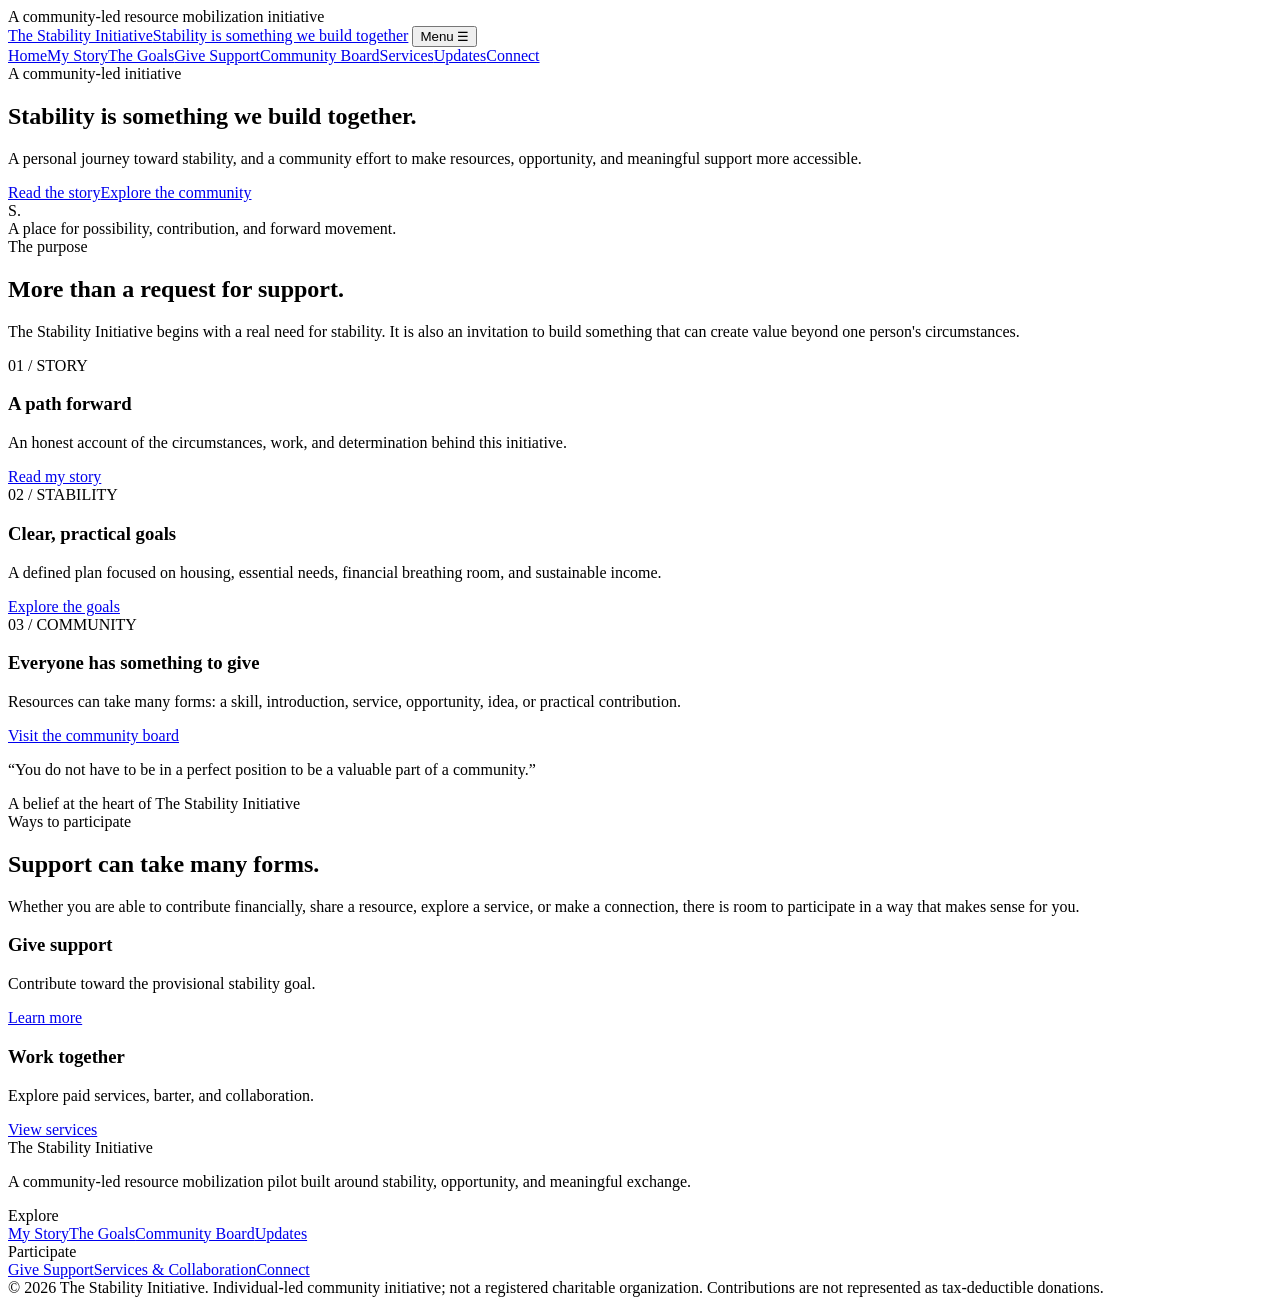
==== index.html @ 388d0d89 "Add files via upload" ====
<!doctype html><html lang="en"><head><meta charset="utf-8"><meta name="viewport" content="width=device-width, initial-scale=1"><meta name="description" content="A community-led resource mobilization initiative focused on stability, opportunity, and meaningful exchange."><meta name="theme-color" content="#f5f0e6"><title>Home | The Stability Initiative</title><link rel="stylesheet" href="assets/style.css"></head><body><div class="announcement">A community-led resource mobilization initiative</div>
<header class="site-header"><div class="nav-wrap"><a class="brand" href="index.html"><span class="brand-name">The Stability Initiative</span><span class="brand-sub">Stability is something we build together</span></a>
<button class="menu-toggle" aria-label="Open navigation" onclick="document.querySelector('.nav').classList.toggle('open')">Menu ☰</button><nav class="nav"><a href="index.html" class="active">Home</a><a href="story.html" class="">My Story</a><a href="goals.html" class="">The Goals</a><a href="support.html" class="">Give Support</a><a href="community.html" class="">Community Board</a><a href="services.html" class="">Services</a><a href="updates.html" class="">Updates</a><a href="connect.html" class="">Connect</a></nav></div></header><main><div class="container"><section class="hero"><div><div class="eyebrow">A community-led initiative</div><h1>Stability is something we build together.</h1><p class="lead">A personal journey toward stability, and a community effort to make resources, opportunity, and meaningful support more accessible.</p><div class="actions"><a class="btn primary" href="story.html">Read the story</a><a class="btn" href="community.html">Explore the community</a></div></div><div class="hero-art"><div class="art-mark">S.</div><div class="art-caption">A place for possibility, contribution, and forward movement.</div></div></section></div>
<section class="section paper"><div class="container"><div class="section-head"><div><div class="eyebrow">The purpose</div><h2>More than a request for support.</h2></div><p class="section-intro">The Stability Initiative begins with a real need for stability. It is also an invitation to build something that can create value beyond one person's circumstances.</p></div><div class="cards">
<article class="card"><div class="number">01 / STORY</div><h3>A path forward</h3><p>An honest account of the circumstances, work, and determination behind this initiative.</p><a href="story.html">Read my story</a></article>
<article class="card"><div class="number">02 / STABILITY</div><h3>Clear, practical goals</h3><p>A defined plan focused on housing, essential needs, financial breathing room, and sustainable income.</p><a href="goals.html">Explore the goals</a></article>
<article class="card"><div class="number">03 / COMMUNITY</div><h3>Everyone has something to give</h3><p>Resources can take many forms: a skill, introduction, service, opportunity, idea, or practical contribution.</p><a href="community.html">Visit the community board</a></article></div></div></section>
<section class="section dark"><div class="container"><p class="quote">“You do not have to be in a perfect position to be a valuable part of a community.”</p><div class="quote-credit">A belief at the heart of The Stability Initiative</div></div></section>
<section class="section"><div class="container split"><div><div class="eyebrow">Ways to participate</div><h2>Support can take many forms.</h2><p class="section-intro">Whether you are able to contribute financially, share a resource, explore a service, or make a connection, there is room to participate in a way that makes sense for you.</p></div><div class="cards" style="grid-template-columns:1fr 1fr"><article class="card"><h3>Give support</h3><p>Contribute toward the provisional stability goal.</p><a href="support.html">Learn more</a></article><article class="card"><h3>Work together</h3><p>Explore paid services, barter, and collaboration.</p><a href="services.html">View services</a></article></div></div></section></main><footer class="footer"><div class="container"><div class="footer-grid">
<div><div class="footer-title">The Stability Initiative</div><p>A community-led resource mobilization pilot built around stability, opportunity, and meaningful exchange.</p></div>
<div><div class="footer-title">Explore</div><div class="footer-links"><a href="story.html">My Story</a><a href="goals.html">The Goals</a><a href="community.html">Community Board</a><a href="updates.html">Updates</a></div></div>
<div><div class="footer-title">Participate</div><div class="footer-links"><a href="support.html">Give Support</a><a href="services.html">Services & Collaboration</a><a href="connect.html">Connect</a></div></div></div>
<div class="copyright">© 2026 The Stability Initiative. Individual-led community initiative; not a registered charitable organization. Contributions are not represented as tax-deductible donations.</div></div></footer></body></html>
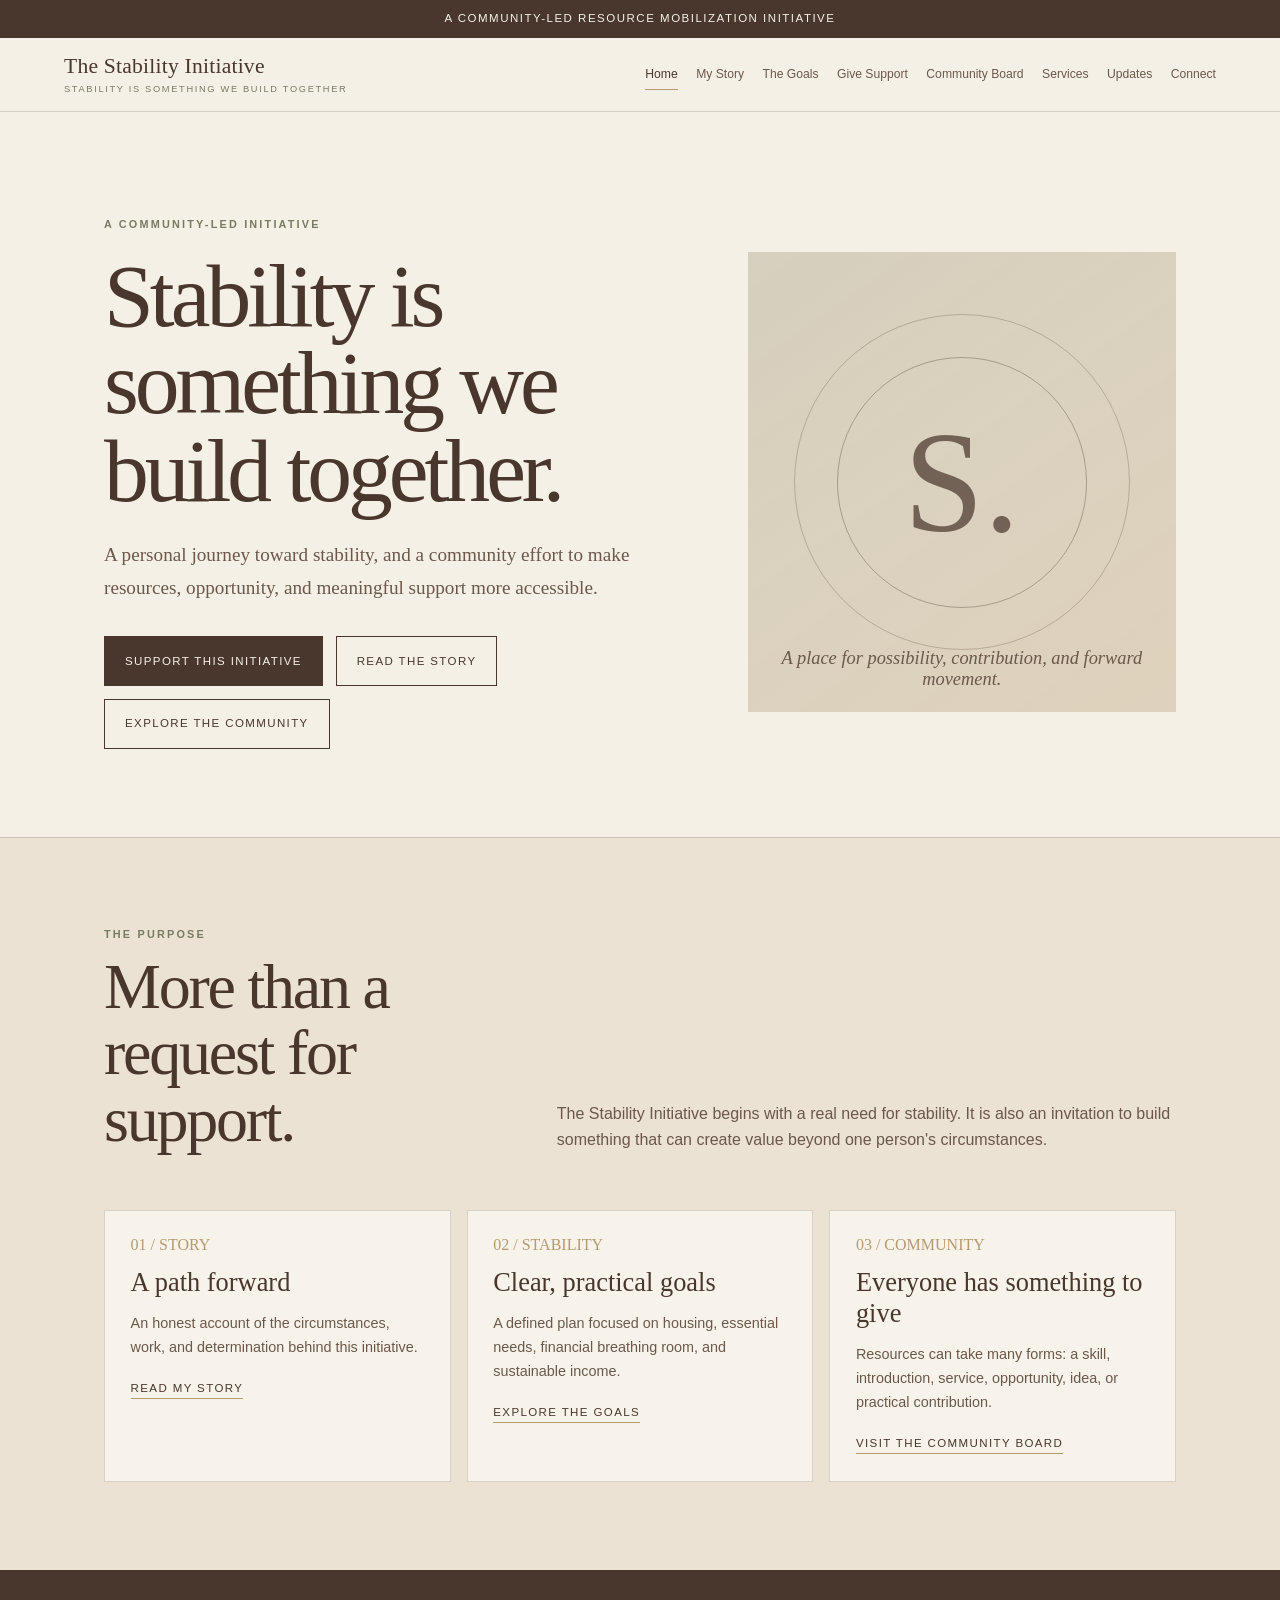
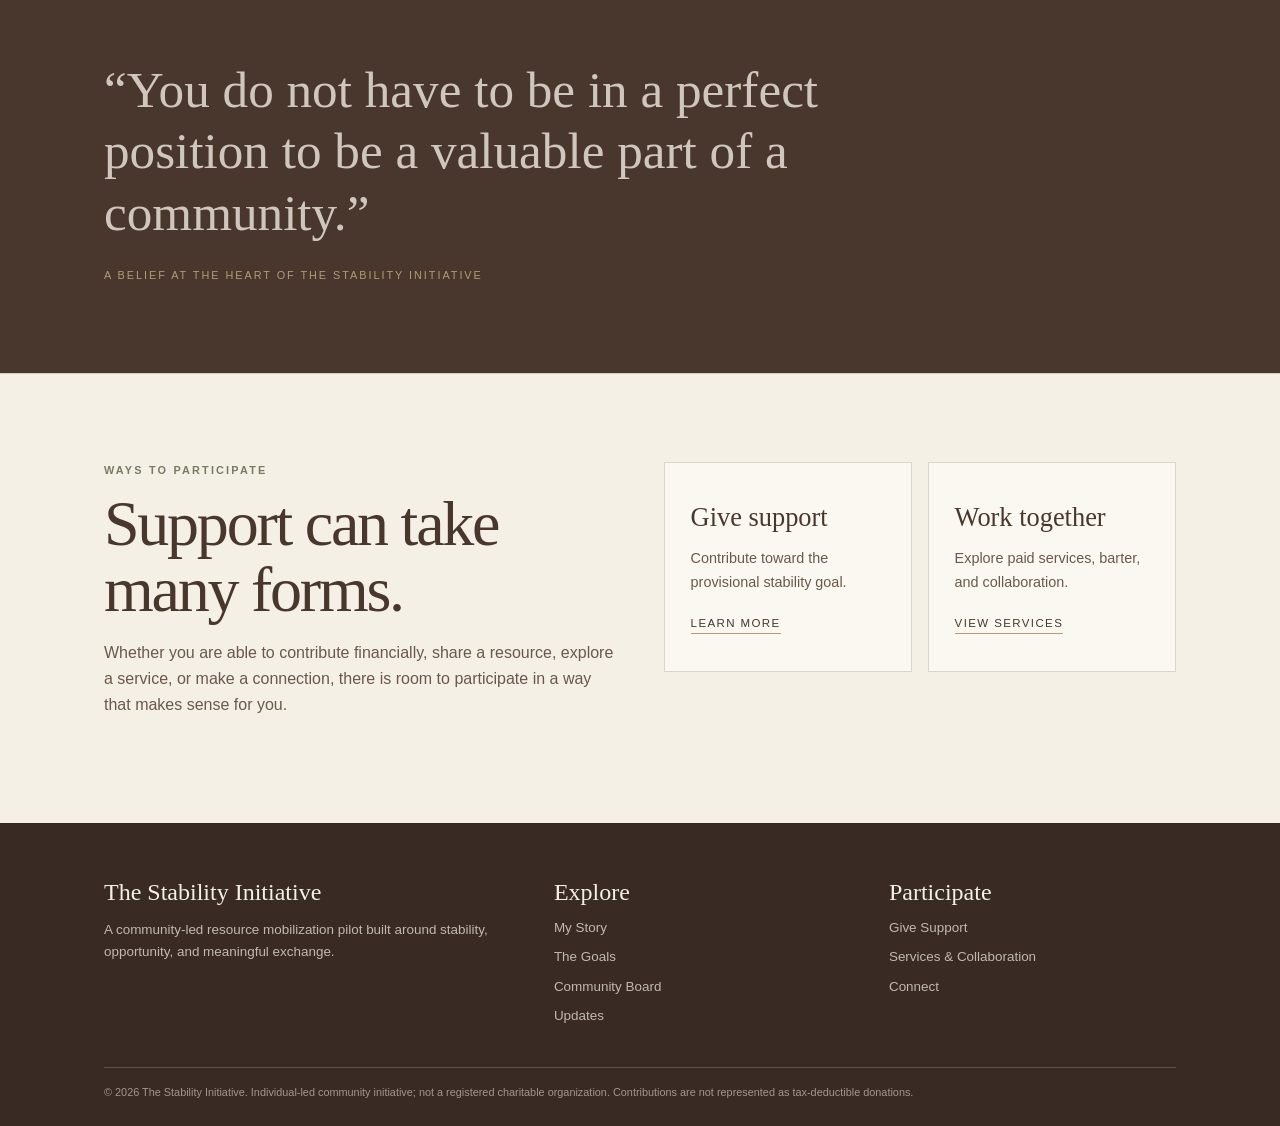
==== commit 032271fd: "Update index.html" ====
--- a/index.html
+++ b/index.html
@@ -1,13 +1,164 @@
-<!doctype html><html lang="en"><head><meta charset="utf-8"><meta name="viewport" content="width=device-width, initial-scale=1"><meta name="description" content="A community-led resource mobilization initiative focused on stability, opportunity, and meaningful exchange."><meta name="theme-color" content="#f5f0e6"><title>Home | The Stability Initiative</title><link rel="stylesheet" href="assets/style.css"></head><body><div class="announcement">A community-led resource mobilization initiative</div>
-<header class="site-header"><div class="nav-wrap"><a class="brand" href="index.html"><span class="brand-name">The Stability Initiative</span><span class="brand-sub">Stability is something we build together</span></a>
-<button class="menu-toggle" aria-label="Open navigation" onclick="document.querySelector('.nav').classList.toggle('open')">Menu ☰</button><nav class="nav"><a href="index.html" class="active">Home</a><a href="story.html" class="">My Story</a><a href="goals.html" class="">The Goals</a><a href="support.html" class="">Give Support</a><a href="community.html" class="">Community Board</a><a href="services.html" class="">Services</a><a href="updates.html" class="">Updates</a><a href="connect.html" class="">Connect</a></nav></div></header><main><div class="container"><section class="hero"><div><div class="eyebrow">A community-led initiative</div><h1>Stability is something we build together.</h1><p class="lead">A personal journey toward stability, and a community effort to make resources, opportunity, and meaningful support more accessible.</p><div class="actions"><a class="btn primary" href="story.html">Read the story</a><a class="btn" href="community.html">Explore the community</a></div></div><div class="hero-art"><div class="art-mark">S.</div><div class="art-caption">A place for possibility, contribution, and forward movement.</div></div></section></div>
-<section class="section paper"><div class="container"><div class="section-head"><div><div class="eyebrow">The purpose</div><h2>More than a request for support.</h2></div><p class="section-intro">The Stability Initiative begins with a real need for stability. It is also an invitation to build something that can create value beyond one person's circumstances.</p></div><div class="cards">
-<article class="card"><div class="number">01 / STORY</div><h3>A path forward</h3><p>An honest account of the circumstances, work, and determination behind this initiative.</p><a href="story.html">Read my story</a></article>
-<article class="card"><div class="number">02 / STABILITY</div><h3>Clear, practical goals</h3><p>A defined plan focused on housing, essential needs, financial breathing room, and sustainable income.</p><a href="goals.html">Explore the goals</a></article>
-<article class="card"><div class="number">03 / COMMUNITY</div><h3>Everyone has something to give</h3><p>Resources can take many forms: a skill, introduction, service, opportunity, idea, or practical contribution.</p><a href="community.html">Visit the community board</a></article></div></div></section>
-<section class="section dark"><div class="container"><p class="quote">“You do not have to be in a perfect position to be a valuable part of a community.”</p><div class="quote-credit">A belief at the heart of The Stability Initiative</div></div></section>
-<section class="section"><div class="container split"><div><div class="eyebrow">Ways to participate</div><h2>Support can take many forms.</h2><p class="section-intro">Whether you are able to contribute financially, share a resource, explore a service, or make a connection, there is room to participate in a way that makes sense for you.</p></div><div class="cards" style="grid-template-columns:1fr 1fr"><article class="card"><h3>Give support</h3><p>Contribute toward the provisional stability goal.</p><a href="support.html">Learn more</a></article><article class="card"><h3>Work together</h3><p>Explore paid services, barter, and collaboration.</p><a href="services.html">View services</a></article></div></div></section></main><footer class="footer"><div class="container"><div class="footer-grid">
-<div><div class="footer-title">The Stability Initiative</div><p>A community-led resource mobilization pilot built around stability, opportunity, and meaningful exchange.</p></div>
-<div><div class="footer-title">Explore</div><div class="footer-links"><a href="story.html">My Story</a><a href="goals.html">The Goals</a><a href="community.html">Community Board</a><a href="updates.html">Updates</a></div></div>
-<div><div class="footer-title">Participate</div><div class="footer-links"><a href="support.html">Give Support</a><a href="services.html">Services & Collaboration</a><a href="connect.html">Connect</a></div></div></div>
-<div class="copyright">© 2026 The Stability Initiative. Individual-led community initiative; not a registered charitable organization. Contributions are not represented as tax-deductible donations.</div></div></footer></body></html>+
+<!doctype html>
+<html lang="en">
+<head>
+<meta charset="utf-8">
+<meta name="viewport" content="width=device-width, initial-scale=1">
+<meta name="description" content="A community-led resource mobilization initiative focused on stability, opportunity, and meaningful exchange.">
+<meta name="theme-color" content="#f5f0e6">
+<title>Home | The Stability Initiative</title>
+<link rel="stylesheet" href="assets/style.css">
+</head>
+<body>
+
+<div class="announcement">A community-led resource mobilization initiative</div>
+
+<header class="site-header">
+<div class="nav-wrap">
+<a class="brand" href="index.html">
+<span class="brand-name">The Stability Initiative</span>
+<span class="brand-sub">Stability is something we build together</span>
+</a>
+<button class="menu-toggle" aria-label="Open navigation" onclick="document.querySelector('.nav').classList.toggle('open')">Menu ☰</button>
+<nav class="nav">
+<a href="index.html" class="active">Home</a>
+<a href="story.html">My Story</a>
+<a href="goals.html">The Goals</a>
+<a href="support.html">Give Support</a>
+<a href="community.html">Community Board</a>
+<a href="services.html">Services</a>
+<a href="updates.html">Updates</a>
+<a href="connect.html">Connect</a>
+</nav>
+</div>
+</header>
+
+<main>
+
+<div class="container">
+<section class="hero">
+<div>
+<div class="eyebrow">A community-led initiative</div>
+<h1>Stability is something we build together.</h1>
+<p class="lead">A personal journey toward stability, and a community effort to make resources, opportunity, and meaningful support more accessible.</p>
+
+<div class="actions">
+<a class="btn primary" href="https://gofund.me/b40c281e2" target="_blank" rel="noopener noreferrer">Support This Initiative</a>
+<a class="btn" href="story.html">Read the story</a>
+<a class="btn" href="community.html">Explore the community</a>
+</div>
+
+</div>
+<div class="hero-art">
+<div class="art-mark">S.</div>
+<div class="art-caption">A place for possibility, contribution, and forward movement.</div>
+</div>
+</section>
+</div>
+
+<section class="section paper">
+<div class="container">
+<div class="section-head">
+<div>
+<div class="eyebrow">The purpose</div>
+<h2>More than a request for support.</h2>
+</div>
+<p class="section-intro">The Stability Initiative begins with a real need for stability. It is also an invitation to build something that can create value beyond one person's circumstances.</p>
+</div>
+
+<div class="cards">
+<article class="card">
+<div class="number">01 / STORY</div>
+<h3>A path forward</h3>
+<p>An honest account of the circumstances, work, and determination behind this initiative.</p>
+<a href="story.html">Read my story</a>
+</article>
+
+<article class="card">
+<div class="number">02 / STABILITY</div>
+<h3>Clear, practical goals</h3>
+<p>A defined plan focused on housing, essential needs, financial breathing room, and sustainable income.</p>
+<a href="goals.html">Explore the goals</a>
+</article>
+
+<article class="card">
+<div class="number">03 / COMMUNITY</div>
+<h3>Everyone has something to give</h3>
+<p>Resources can take many forms: a skill, introduction, service, opportunity, idea, or practical contribution.</p>
+<a href="community.html">Visit the community board</a>
+</article>
+</div>
+</div>
+</section>
+
+<section class="section dark">
+<div class="container">
+<p class="quote">“You do not have to be in a perfect position to be a valuable part of a community.”</p>
+<div class="quote-credit">A belief at the heart of The Stability Initiative</div>
+</div>
+</section>
+
+<section class="section">
+<div class="container split">
+<div>
+<div class="eyebrow">Ways to participate</div>
+<h2>Support can take many forms.</h2>
+<p class="section-intro">Whether you are able to contribute financially, share a resource, explore a service, or make a connection, there is room to participate in a way that makes sense for you.</p>
+</div>
+
+<div class="cards" style="grid-template-columns:1fr 1fr">
+<article class="card">
+<h3>Give support</h3>
+<p>Contribute toward the provisional stability goal.</p>
+<a href="support.html">Learn more</a>
+</article>
+
+<article class="card">
+<h3>Work together</h3>
+<p>Explore paid services, barter, and collaboration.</p>
+<a href="services.html">View services</a>
+</article>
+</div>
+</div>
+</section>
+
+</main>
+
+<footer class="footer">
+<div class="container">
+<div class="footer-grid">
+
+<div>
+<div class="footer-title">The Stability Initiative</div>
+<p>A community-led resource mobilization pilot built around stability, opportunity, and meaningful exchange.</p>
+</div>
+
+<div>
+<div class="footer-title">Explore</div>
+<div class="footer-links">
+<a href="story.html">My Story</a>
+<a href="goals.html">The Goals</a>
+<a href="community.html">Community Board</a>
+<a href="updates.html">Updates</a>
+</div>
+</div>
+
+<div>
+<div class="footer-title">Participate</div>
+<div class="footer-links">
+<a href="support.html">Give Support</a>
+<a href="services.html">Services & Collaboration</a>
+<a href="connect.html">Connect</a>
+</div>
+</div>
+
+</div>
+
+<div class="copyright">
+© 2026 The Stability Initiative. Individual-led community initiative; not a registered charitable organization. Contributions are not represented as tax-deductible donations.
+</div>
+</div>
+</footer>
+
+</body>
+</html>
--- a/assets/style.css
+++ b/assets/style.css
@@ -0,0 +1,41 @@
+:root{
+ --ivory:#f5f0e6;--paper:#ebe2d3;--paper2:#e2d6c3;--ink:#49372d;
+ --ink2:#6b584b;--olive:#777b62;--olive-dark:#555b43;--brass:#b49a70;
+ --white:#fffdf8;--line:rgba(73,55,45,.18);--serif:Georgia,'Times New Roman',serif;
+ --sans:Arial,Helvetica,sans-serif;--shadow:0 18px 55px rgba(55,42,32,.08)
+}
+*{box-sizing:border-box}html{scroll-behavior:smooth}body{margin:0;background:var(--ivory);color:var(--ink);font-family:var(--sans);line-height:1.65}
+a{color:inherit}img{max-width:100%}.announcement{background:var(--ink);color:var(--ivory);text-align:center;padding:.58rem 1rem;font-size:.72rem;letter-spacing:.13em;text-transform:uppercase}
+.site-header{position:sticky;top:0;z-index:10;background:rgba(245,240,230,.96);backdrop-filter:blur(12px);border-bottom:1px solid var(--line)}
+.nav-wrap{max-width:1200px;margin:auto;padding:1rem 1.5rem;display:flex;align-items:center;justify-content:space-between;gap:2rem}
+.brand{text-decoration:none;display:flex;flex-direction:column;line-height:1.05}.brand-name{font:1.35rem var(--serif);letter-spacing:.01em}.brand-sub{font-size:.58rem;letter-spacing:.18em;text-transform:uppercase;color:var(--olive);margin-top:.42rem}
+.nav{display:flex;gap:1.15rem;align-items:center;flex-wrap:wrap;justify-content:flex-end}.nav a{text-decoration:none;font-size:.76rem;color:var(--ink2);padding:.35rem 0;border-bottom:1px solid transparent}.nav a:hover,.nav a.active{color:var(--ink);border-color:var(--brass)}
+.menu-toggle{display:none;background:none;border:1px solid var(--line);padding:.55rem .75rem;color:var(--ink)}
+main{min-height:65vh}.container{max-width:1120px;margin:auto;padding:0 1.5rem}.eyebrow{font-size:.68rem;letter-spacing:.2em;text-transform:uppercase;color:var(--olive);font-weight:700}.hero{padding:6.5rem 0 5.5rem;display:grid;grid-template-columns:1.15fr .85fr;gap:4rem;align-items:center}
+.hero h1{font:clamp(3.2rem,7vw,6.6rem)/.98 var(--serif);font-weight:400;letter-spacing:-.045em;margin:1.1rem 0 1.5rem;max-width:760px}
+.hero p.lead{font:1.2rem/1.7 var(--serif);color:var(--ink2);max-width:620px}
+.hero-art{min-height:460px;background:linear-gradient(145deg,rgba(119,123,98,.18),rgba(180,154,112,.22)),var(--paper);position:relative;overflow:hidden;display:flex;align-items:center;justify-content:center}
+.hero-art:before,.hero-art:after{content:"";position:absolute;border:1px solid rgba(73,55,45,.25);border-radius:50%;width:78%;aspect-ratio:1}
+.hero-art:after{width:58%;border-color:rgba(73,55,45,.35)}
+.art-caption{position:absolute;bottom:1.4rem;left:1.5rem;right:1.5rem;font:italic 1.15rem var(--serif);text-align:center;color:var(--ink2)}
+.art-mark{font:clamp(5rem,12vw,9rem) var(--serif);color:rgba(73,55,45,.72);z-index:1}
+.actions{display:flex;gap:.8rem;flex-wrap:wrap;margin-top:2rem}
+.btn{display:inline-flex;align-items:center;justify-content:center;text-decoration:none;border:1px solid var(--ink);padding:.9rem 1.25rem;font-size:.72rem;letter-spacing:.12em;text-transform:uppercase;transition:.2s;cursor:pointer;background:transparent;color:var(--ink)}
+.btn.primary{background:var(--ink);color:var(--ivory)}.btn:hover{background:var(--olive-dark);color:white;border-color:var(--olive-dark)}
+.section{padding:5.5rem 0;border-top:1px solid var(--line)}.section.paper{background:var(--paper)}.section.dark{background:var(--ink);color:var(--ivory)}
+.section-head{display:flex;justify-content:space-between;align-items:end;gap:2rem;margin-bottom:2.5rem}.section h2,.page-hero h1{font:clamp(2.5rem,5vw,4.4rem)/1.04 var(--serif);font-weight:400;letter-spacing:-.035em;margin:.65rem 0 1rem}
+.section-intro{max-width:620px;color:var(--ink2);font-size:1rem}.dark .section-intro,.dark p{color:rgba(245,240,230,.78)}
+.cards{display:grid;grid-template-columns:repeat(3,1fr);gap:1rem}.card{background:rgba(255,253,248,.62);border:1px solid var(--line);padding:1.6rem;min-height:210px}.card .number{font:1rem var(--serif);color:var(--brass)}.card h3{font:1.65rem var(--serif);font-weight:400;margin:.8rem 0}.card p{color:var(--ink2);font-size:.9rem}.card a{font-size:.72rem;letter-spacing:.12em;text-transform:uppercase;text-decoration:none;border-bottom:1px solid var(--brass);padding-bottom:.25rem}
+.quote{font:clamp(2rem,4vw,3.5rem)/1.2 var(--serif);max-width:850px;margin:0}.quote-credit{margin-top:1.5rem;font-size:.68rem;letter-spacing:.18em;text-transform:uppercase;color:var(--brass)}
+.page-hero{padding:5rem 0 3.5rem;background:var(--paper)}.page-hero h1{max-width:850px}.page-hero p{max-width:680px;color:var(--ink2);font:1.18rem/1.7 var(--serif)}
+.content{max-width:800px;padding:4rem 1.5rem;margin:auto}.content h2{font:2.2rem var(--serif);font-weight:400;margin:2.4rem 0 .7rem}.content h3{font:1.45rem var(--serif);font-weight:400}.content p,.content li{color:var(--ink2)}.content ul{padding-left:1.2rem}
+.split{display:grid;grid-template-columns:1fr 1fr;gap:3rem;align-items:start}.note{padding:1.5rem;background:var(--paper);border-left:3px solid var(--olive)}
+.stats{display:grid;grid-template-columns:repeat(3,1fr);gap:1rem;margin:2rem 0}.stat{border-top:1px solid var(--line);padding-top:1rem}.stat strong{display:block;font:2.3rem var(--serif);font-weight:400}.stat span{font-size:.72rem;color:var(--ink2);letter-spacing:.08em;text-transform:uppercase}
+.form-shell{background:var(--white);padding:2rem;border:1px solid var(--line);box-shadow:var(--shadow);max-width:760px}
+form{display:grid;gap:1.1rem}label{display:block;font-size:.78rem;letter-spacing:.04em;font-weight:700;margin-bottom:.35rem}input,textarea,select{width:100%;padding:.85rem .9rem;border:1px solid rgba(73,55,45,.28);background:#fffefa;color:var(--ink);font: .95rem var(--sans);border-radius:0}textarea{min-height:130px;resize:vertical}.hint{font-size:.76rem;color:var(--ink2)}.form-grid{display:grid;grid-template-columns:1fr 1fr;gap:1rem}.checkbox{display:flex;gap:.6rem;align-items:flex-start}.checkbox input{width:auto;margin-top:.3rem}.checkbox label{font-weight:400;letter-spacing:0}
+.footer{background:#392b24;color:var(--ivory);padding:3.5rem 0 1.5rem}.footer-grid{display:grid;grid-template-columns:1.4fr 1fr 1fr;gap:3rem}.footer p,.footer a{color:rgba(245,240,230,.72);font-size:.84rem}.footer a{text-decoration:none}.footer-links{display:grid;gap:.45rem}.footer-title{font:1.5rem var(--serif);margin-bottom:.7rem}.copyright{border-top:1px solid rgba(245,240,230,.2);margin-top:2.5rem;padding-top:1rem;font-size:.68rem;color:rgba(245,240,230,.55)}
+.pill{display:inline-block;border:1px solid var(--line);padding:.35rem .65rem;font-size:.65rem;letter-spacing:.12em;text-transform:uppercase;color:var(--olive)}
+.notice{padding:1rem 1.2rem;background:#eee7d8;border:1px solid var(--line);font-size:.85rem;color:var(--ink2)}
+.smallprint{font-size:.76rem;color:var(--ink2)}
+@media(max-width:850px){.nav-wrap{align-items:flex-start}.menu-toggle{display:block}.nav{display:none;position:absolute;top:100%;left:0;right:0;background:var(--ivory);padding:1rem 1.5rem 1.5rem;border-bottom:1px solid var(--line);flex-direction:column;align-items:flex-start}.nav.open{display:flex}.hero{grid-template-columns:1fr;gap:2rem;padding:4rem 0}.hero-art{min-height:300px}.cards{grid-template-columns:1fr 1fr}.footer-grid{grid-template-columns:1fr 1fr}.section-head{display:block}}
+@media(max-width:580px){.cards,.split,.stats,.form-grid,.footer-grid{grid-template-columns:1fr}.container{padding:0 1.1rem}.section{padding:3.8rem 0}.page-hero{padding:3.5rem 0 2.5rem}.content{padding:3rem 1.1rem}.form-shell{padding:1.2rem}.hero h1{font-size:3.45rem}}
